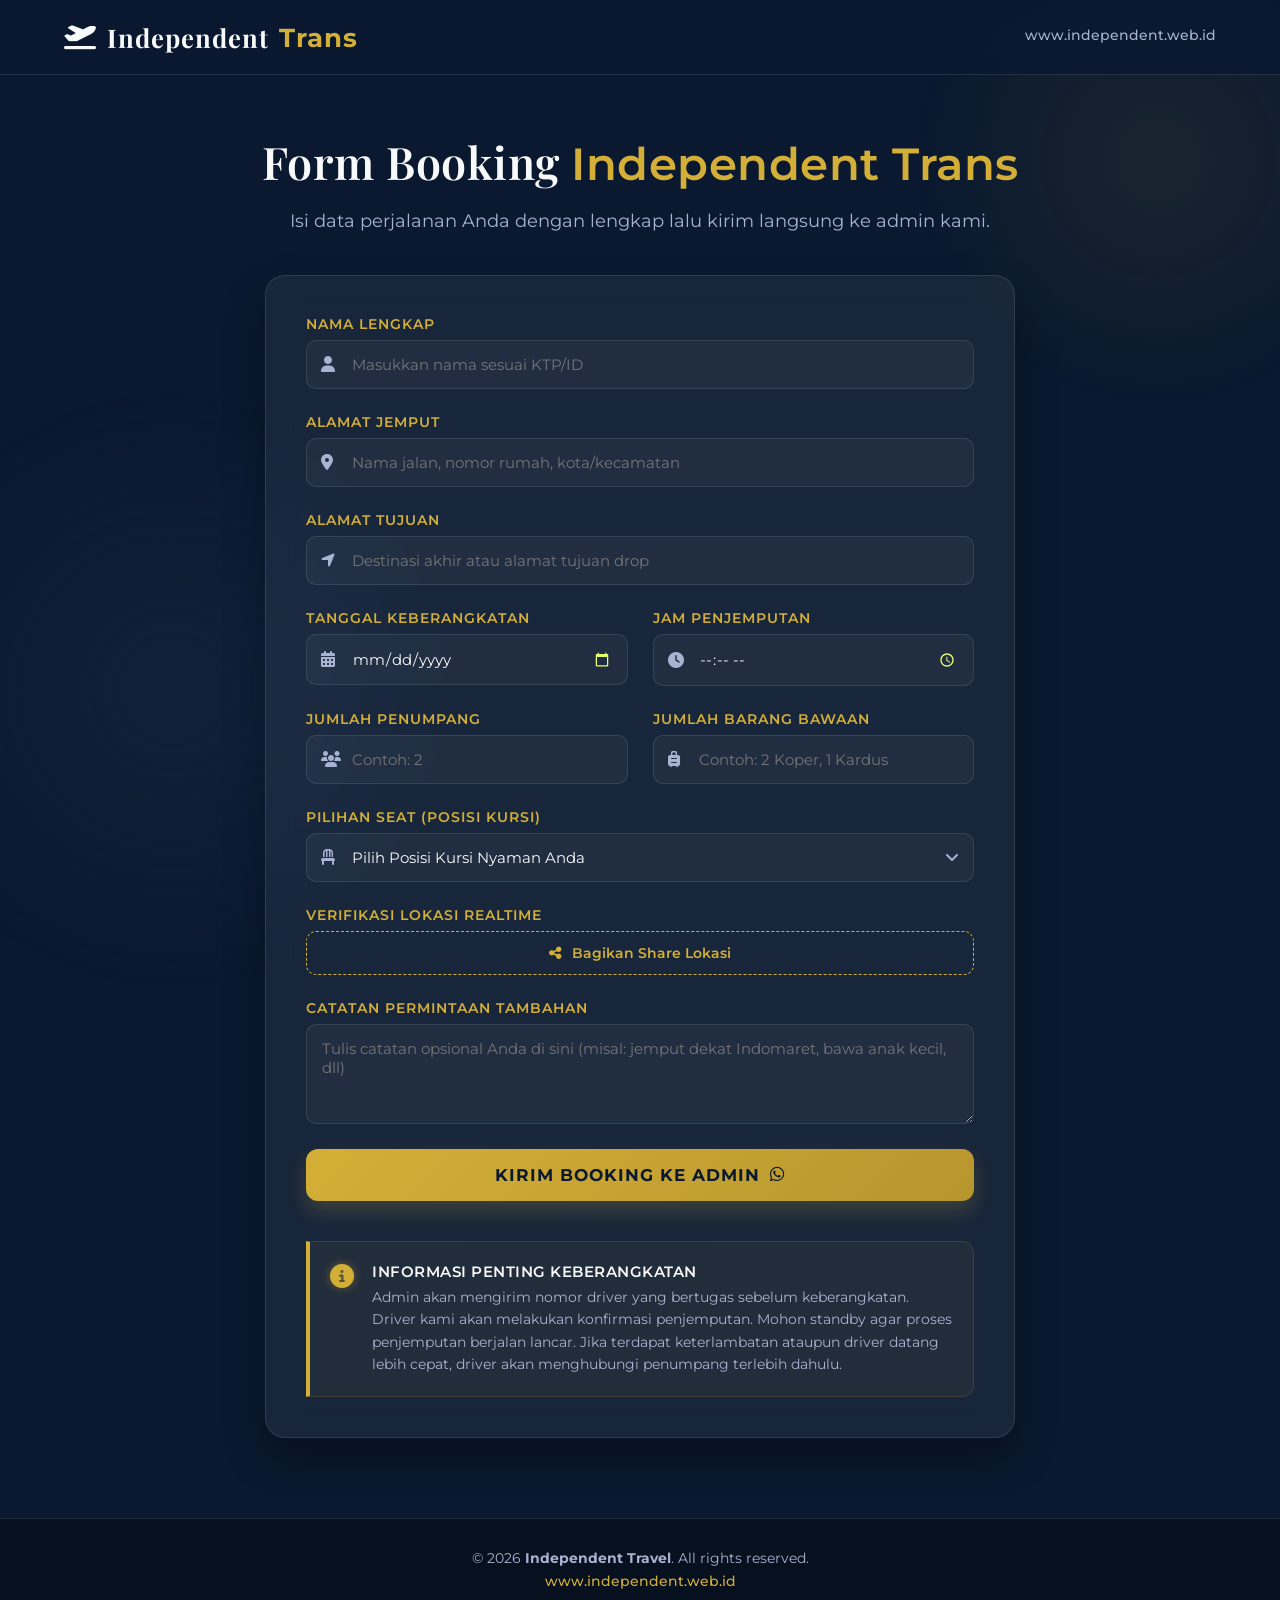
==== book.html @ dcd431f9 "Add files via upload" ====
<!DOCTYPE html>
<html lang="id">
<head>
    <meta charset="UTF-8">
    <meta name="viewport" content="width=device-width, initial-scale=1.0">
    <title>Form Booking Independent Trans - Premium Travel Service</title>
    <meta name="description" content="Formulir booking online resmi Independent Travel. Isi data perjalanan Anda dengan lengkap dan kirim langsung ke admin kami untuk konfirmasi cepat.">
    <meta name="keywords" content="Independent Travel, Booking Travel, Travel Premium, Sewa Mobil, Travel Eksklusif">
    <link rel="canonical" href="https://www.independent.web.id">
    
    <!-- Google Fonts & Font Awesome Icons -->
    <link rel="preconnect" href="https://fonts.googleapis.com">
    <link rel="preconnect" href="https://fonts.gstatic.com" crossorigin>
    <link href="https://fonts.googleapis.com/css2?family=Montserrat:wght@400;500;600;700&family=Playfair+Display:ital,wght@0,600;1,400&display=swap" rel="stylesheet">
    <link rel="stylesheet" href="https://cdnjs.cloudflare.com/ajax/libs/font-awesome/6.4.0/css/all.min.css">

    <style>
        /* --- ROOT VARIABLES & RESET --- */
        :root {
            --primary-color: #0a192f;
            --secondary-color: #172a45;
            --accent-color: #d4af37; /* Gold */
            --accent-hover: #b8962e;
            --text-light: #f8f9fa;
            --text-dark: #333333;
            --text-muted: #a8b2d1;
            --glass-bg: rgba(255, 255, 255, 0.06);
            --glass-border: rgba(255, 255, 255, 0.1);
            --glass-focus: rgba(212, 175, 55, 0.2);
            --transition-smooth: all 0.4s cubic-bezier(0.16, 1, 0.3, 1);
        }

        * {
            margin: 0;
            padding: 0;
            box-sizing: border-box;
            font-family: 'Montserrat', sans-serif;
        }

        html {
            scroll-behavior: smooth;
        }

        body {
            background-color: var(--primary-color);
            color: var(--text-light);
            min-height: 100vh;
            display: flex;
            flex-direction: column;
            overflow-x: hidden;
        }

        /* --- BACKGROUND DECORATION --- */
        .bg-glow {
            position: fixed;
            width: 500px;
            height: 500px;
            background: radial-gradient(circle, rgba(214,175,55,0.08) 0%, rgba(10,25,47,0) 70%);
            top: -10%;
            right: -10%;
            z-index: -1;
            pointer-events: none;
        }
        .bg-glow-2 {
            position: fixed;
            width: 600px;
            height: 600px;
            background: radial-gradient(circle, rgba(23,42,69,0.5) 0%, rgba(10,25,47,0) 70%);
            bottom: -10%;
            left: -10%;
            z-index: -1;
            pointer-events: none;
        }

        /* --- HEADER & NAVIGATION --- */
        header {
            padding: 20px 5%;
            display: flex;
            justify-content: space-between;
            align-items: center;
            background: rgba(10, 25, 47, 0.85);
            backdrop-filter: blur(10px);
            position: sticky;
            top: 0;
            z-index: 100;
            border-bottom: 1px solid var(--glass-border);
        }

        .logo {
            font-family: 'Playfair Display', serif;
            font-size: 1.6rem;
            font-weight: 700;
            color: var(--text-light);
            text-decoration: none;
            letter-spacing: 1px;
            display: flex;
            align-items: center;
            gap: 10px;
        }

        .logo span {
            color: var(--accent-color);
        }

        .nav-link {
            color: var(--text-muted);
            text-decoration: none;
            font-size: 0.9rem;
            font-weight: 500;
            transition: var(--transition-smooth);
            border-bottom: 1px solid transparent;
            padding-bottom: 4px;
        }

        .nav-link:hover {
            color: var(--accent-color);
            border-color: var(--accent-color);
        }

        /* --- HERO SECTION --- */
        .hero {
            text-align: center;
            padding: 60px 20px 40px 20px;
            max-width: 800px;
            margin: 0 auto;
            animation: fadeIn 1s ease-out;
        }

        .hero h1 {
            font-family: 'Playfair Display', serif;
            font-size: 2.8rem;
            font-weight: 600;
            color: var(--text-light);
            margin-bottom: 15px;
            letter-spacing: 0.5px;
            line-height: 1.2;
        }

        .hero h1 span {
            color: var(--accent-color);
        }

        .hero p {
            color: var(--text-muted);
            font-size: 1.1rem;
            line-height: 1.6;
            font-weight: 400;
        }

        /* --- BOOKING CONTAINER & GLASSMORPHISM --- */
        .booking-container {
            max-width: 750px;
            width: 90%;
            margin: 0 auto 80px auto;
            animation: slideUp 1s cubic-bezier(0.16, 1, 0.3, 1);
        }

        .glass-card {
            background: var(--glass-bg);
            backdrop-filter: blur(16px);
            -webkit-backdrop-filter: blur(16px);
            border: 1px solid var(--glass-border);
            border-radius: 20px;
            padding: 40px;
            box-shadow: 0 20px 40px rgba(0, 0, 0, 0.3);
        }

        /* --- FORM STYLING --- */
        .booking-form {
            display: grid;
            grid-template-columns: repeat(2, 1fr);
            gap: 25px;
        }

        .full-width {
            grid-column: span 2;
        }

        .form-group {
            display: flex;
            flex-direction: column;
            gap: 8px;
        }

        .form-group label {
            font-size: 0.85rem;
            font-weight: 600;
            text-transform: uppercase;
            letter-spacing: 1px;
            color: var(--accent-color);
        }

        .input-wrapper {
            position: relative;
            display: flex;
            align-items: center;
        }

        .input-wrapper i {
            position: absolute;
            left: 15px;
            color: var(--text-muted);
            font-size: 1rem;
            transition: var(--transition-smooth);
        }

        .form-control {
            width: 100%;
            padding: 14px 15px 14px 45px;
            background: rgba(255, 255, 255, 0.04);
            border: 1px solid var(--glass-border);
            border-radius: 10px;
            color: var(--text-light);
            font-size: 0.95rem;
            transition: var(--transition-smooth);
            outline: none;
        }

        textarea.form-control {
            padding-left: 15px;
            resize: vertical;
            min-height: 100px;
        }

        .form-control:focus {
            border-color: var(--accent-color);
            background: rgba(255, 255, 255, 0.08);
            box-shadow: 0 0 10px var(--glass-focus);
        }

        .form-control:focus + i {
            color: var(--accent-color);
        }

        input[type="date"]::-webkit-calendar-picker-indicator,
        input[type="time"]::-webkit-calendar-picker-indicator {
            filter: invert(1) sepia(100%) saturate(1000%) hue-rotate(10deg);
            cursor: pointer;
        }

        select.form-control {
            cursor: pointer;
            appearance: none;
            -webkit-appearance: none;
        }

        .select-wrapper::after {
            content: '\f107';
            font-family: 'Font Awesome 5 Free';
            font-weight: 900;
            position: absolute;
            right: 15px;
            color: var(--text-muted);
            pointer-events: none;
        }

        /* --- BUTTONS STYLING --- */
        .btn-location {
            background: transparent;
            border: 1px dashed var(--accent-color);
            color: var(--accent-color);
            padding: 12px;
            border-radius: 10px;
            cursor: pointer;
            font-weight: 600;
            font-size: 0.9rem;
            display: inline-flex;
            align-items: center;
            justify-content: center;
            gap: 10px;
            transition: var(--transition-smooth);
            width: 100%;
        }

        .btn-location:hover {
            background: var(--glass-focus);
            color: var(--text-light);
            border-style: solid;
        }

        .btn-location.success {
            border-color: #2ec4b6;
            color: #2ec4b6;
            background: rgba(46, 196, 182, 0.1);
        }

        .btn-submit {
            grid-column: span 2;
            background: linear-gradient(135deg, var(--accent-color) 0%, var(--accent-hover) 100%);
            color: var(--primary-color);
            border: none;
            padding: 16px;
            border-radius: 12px;
            font-size: 1.05rem;
            font-weight: 700;
            text-transform: uppercase;
            letter-spacing: 1px;
            cursor: pointer;
            box-shadow: 0 10px 20px rgba(214, 175, 55, 0.2);
            display: flex;
            align-items: center;
            justify-content: center;
            gap: 10px;
            transition: var(--transition-smooth);
            position: relative;
            overflow: hidden;
        }

        .btn-submit:hover {
            transform: translateY(-2px);
            box-shadow: 0 15px 25px rgba(214, 175, 55, 0.3);
        }

        /* --- PREMIUM INFO ALERT BOX --- */
        .info-alert-box {
            grid-column: span 2;
            margin-top: 15px;
            background: rgba(214, 175, 55, 0.05);
            border-left: 4px solid var(--accent-color);
            border-right: 1px solid rgba(214, 175, 55, 0.15);
            border-top: 1px solid rgba(214, 175, 55, 0.15);
            border-bottom: 1px solid rgba(214, 175, 55, 0.15);
            padding: 20px;
            border-radius: 0 12px 12px 0;
            display: flex;
            gap: 18px;
            align-items: flex-start;
        }

        .info-alert-box i {
            color: var(--accent-color);
            font-size: 1.5rem;
            margin-top: 2px;
            text-shadow: 0 0 10px rgba(214, 175, 55, 0.4);
        }

        .info-alert-content {
            display: flex;
            flex-direction: column;
            gap: 5px;
        }

        .info-alert-content h4 {
            color: var(--text-light);
            font-size: 0.95rem;
            font-weight: 600;
            letter-spacing: 0.5px;
        }

        .info-alert-content p {
            color: var(--text-muted);
            font-size: 0.88rem;
            line-height: 1.6;
            font-weight: 400;
        }

        /* --- LOADING ANIMATION --- */
        .spinner {
            display: none;
            width: 22px;
            height: 22px;
            border: 3px solid rgba(10, 25, 47, 0.3);
            border-radius: 50%;
            border-top-color: var(--primary-color);
            animation: spin 0.8s linear infinite;
        }

        @keyframes spin {
            to { transform: rotate(360deg); }
        }

        /* --- FOOTER --- */
        footer {
            margin-top: auto;
            background: #06101e;
            padding: 30px 20px;
            text-align: center;
            border-top: 1px solid var(--glass-border);
        }

        footer p {
            color: var(--text-muted);
            font-size: 0.9rem;
            margin-bottom: 5px;
        }

        footer a {
            color: var(--accent-color);
            text-decoration: none;
            font-weight: 500;
            transition: var(--transition-smooth);
        }

        footer a:hover {
            color: var(--text-light);
        }

        /* --- ANIMATIONS KEYFRAMES --- */
        @keyframes fadeIn {
            from { opacity: 0; }
            to { opacity: 1; }
        }

        @keyframes slideUp {
            from { opacity: 0; transform: translateY(40px); }
            to { opacity: 1; transform: translateY(0); }
        }

        /* --- RESPONSIVE MEDIA QUERIES --- */
        @media (max-width: 768px) {
            .booking-form {
                grid-template-columns: 1fr;
                gap: 20px;
            }
            .full-width, .btn-submit, .info-alert-box {
                grid-column: span 1;
            }
            .hero h1 {
                font-size: 2.1rem;
            }
            .glass-card {
                padding: 25px 20px;
            }
            header {
                justify-content: center;
                flex-direction: column;
                gap: 10px;
            }
            .info-alert-box {
                flex-direction: column;
                gap: 10px;
                padding: 15px;
            }
        }
    </style>
</head>
<body>

    <div class="bg-glow"></div>
    <div class="bg-glow-2"></div>

    <!-- Header / Navbar -->
    <header>
        <a href="#" class="logo">
            <i class="fa-solid fa-plane-departure"></i> Independent <span>Trans</span>
        </a>
        <a href="https://www.independent.web.id" target="_blank" class="nav-link">www.independent.web.id</a>
    </header>

    <!-- Hero Section -->
    <section class="hero">
        <h1>Form Booking <span>Independent Trans</span></h1>
        <p>Isi data perjalanan Anda dengan lengkap lalu kirim langsung ke admin kami.</p>
    </section>

    <!-- Main Booking Form Container -->
    <main class="booking-container">
        <div class="glass-card">
            <form id="bookingForm" class="booking-form" onsubmit="handleFormSubmit(event)">
                
                <!-- 1. Nama Lengkap -->
                <div class="form-group full-width">
                    <label for="fullName">Nama Lengkap</label>
                    <div class="input-wrapper">
                        <input type="text" id="fullName" class="form-control" placeholder="Masukkan nama sesuai KTP/ID" required>
                        <i class="fa-solid fa-user"></i>
                    </div>
                </div>

                <!-- 2. Alamat Jemput -->
                <div class="form-group full-width">
                    <label for="pickupAddress">Alamat Jemput</label>
                    <div class="input-wrapper">
                        <input type="text" id="pickupAddress" class="form-control" placeholder="Nama jalan, nomor rumah, kota/kecamatan" required>
                        <i class="fa-solid fa-location-dot"></i>
                    </div>
                </div>

                <!-- 3. Alamat Tujuan -->
                <div class="form-group full-width">
                    <label for="destinationAddress">Alamat Tujuan</label>
                    <div class="input-wrapper">
                        <input type="text" id="destinationAddress" class="form-control" placeholder="Destinasi akhir atau alamat tujuan drop" required>
                        <i class="fa-solid fa-location-arrow"></i>
                    </div>
                </div>

                <!-- 4. Tanggal Keberangkatan -->
                <div class="form-group">
                    <label for="departureDate">Tanggal Keberangkatan</label>
                    <div class="input-wrapper">
                        <input type="date" id="departureDate" class="form-control" required>
                        <i class="fa-solid fa-calendar-days"></i>
                    </div>
                </div>

                <!-- 5. Jam Penjemputan -->
                <div class="form-group">
                    <label for="pickupTime">Jam Penjemputan</label>
                    <div class="input-wrapper">
                        <input type="time" id="pickupTime" class="form-control" required>
                        <i class="fa-solid fa-clock"></i>
                    </div>
                </div>

                <!-- 6. Jumlah Penumpang -->
                <div class="form-group">
                    <label for="passengerCount">Jumlah Penumpang</label>
                    <div class="input-wrapper">
                        <input type="number" id="passengerCount" class="form-control" min="1" placeholder="Contoh: 2" required>
                        <i class="fa-solid fa-users"></i>
                    </div>
                </div>

                <!-- 7. Jumlah Barang Bawaan -->
                <div class="form-group">
                    <label for="luggageCount">Jumlah Barang Bawaan</label>
                    <div class="input-wrapper">
                        <input type="text" id="luggageCount" class="form-control" placeholder="Contoh: 2 Koper, 1 Kardus" required>
                        <i class="fa-solid fa-suitcase-rolling"></i>
                    </div>
                </div>

                <!-- 8. Pilihan Seat -->
                <div class="form-group full-width">
                    <label for="seatPreference">Pilihan Seat (Posisi Kursi)</label>
                    <div class="input-wrapper select-wrapper">
                        <select id="seatPreference" class="form-control" required>
                            <option value="" disabled selected hidden>Pilih Posisi Kursi Nyaman Anda</option>
                            <option value="Depan">Depan</option>
                            <option value="Tengah">Tengah</option>
                            <option value="Belakang">Belakang</option>
                        </select>
                        <i class="fa-solid fa-chair"></i>
                    </div>
                </div>

                <!-- Fitur Share Lokasi (Geolocation API) -->
                <div class="form-group full-width">
                    <label>Verifikasi Lokasi Realtime</label>
                    <button type="button" id="locationBtn" class="btn-location" onclick="getLocation()">
                        <i class="fa-solid fa-share-nodes"></i> <span id="locationBtnText">Bagikan Share Lokasi</span>
                    </button>
                    <input type="hidden" id="locationCoords" value="Tidak dibagikan">
                </div>

                <!-- 9. Catatan Permintaan Tambahan -->
                <div class="form-group full-width">
                    <label for="additionalNotes">Catatan Permintaan Tambahan</label>
                    <textarea id="additionalNotes" class="form-control" placeholder="Tulis catatan opsional Anda di sini (misal: jemput dekat Indomaret, bawa anak kecil, dll)"></textarea>
                </div>

                <!-- Tombol Submit Utama -->
                <button type="submit" id="submitBtn" class="btn-submit">
                    <span>Kirim Booking ke Admin</span>
                    <i class="fa-brands fa-whatsapp"></i>
                    <div class="spinner" id="btnSpinner"></div>
                </button>

                <!-- Section Catatan Informasi Pelanggan (Premium Alert Box) -->
                <div class="info-alert-box">
                    <i class="fa-solid fa-circle-info"></i>
                    <div class="info-alert-content">
                        <h4>INFORMASI PENTING KEBERANGKATAN</h4>
                        <p>Admin akan mengirim nomor driver yang bertugas sebelum keberangkatan. Driver kami akan melakukan konfirmasi penjemputan. Mohon standby agar proses penjemputan berjalan lancar. Jika terdapat keterlambatan ataupun driver datang lebih cepat, driver akan menghubungi penumpang terlebih dahulu.</p>
                    </div>
                </div>

            </form>
        </div>
    </main>

    <!-- Footer -->
    <footer>
        <p>&copy; 2026 <strong>Independent Travel</strong>. All rights reserved.</p>
        <p><a href="https://www.independent.web.id" target="_blank">www.independent.web.id</a></p>
    </footer>

    <!-- JavaScript Internal logic -->
    <script>
        let userLocationString = "Tidak dibagikan";

        function getLocation() {
            const btn = document.getElementById('locationBtn');
            const btnText = document.getElementById('locationBtnText');
            
            if (navigator.geolocation) {
                btnText.innerText = "Mengakses GPS...";
                
                navigator.geolocation.getCurrentPosition(
                    function(position) {
                        const latitude = position.coords.latitude;
                        const longitude = position.coords.longitude;
                        userLocationString = `https://www.google.com/maps?q=${latitude},${longitude}`;
                        document.getElementById('locationCoords').value = userLocationString;
                        
                        btn.classList.add('success');
                        btnText.innerText = "Lokasi Berhasil Disematkan! ✓";
                        btn.style.pointerEvents = "none";
                    },
                    function(error) {
                        btnText.innerText = "Gagal mengambil lokasi. Masukkan manual di catatan.";
                        console.error("Geolocation Error: ", error);
                        alert("Gagal mendeteksi lokasi otomatis. Mohon pastikan fitur GPS aktif atau ketik detail penjemputan di kolom catatan.");
                    },
                    { enableHighAccuracy: true, timeout: 10000 }
                );
            } else {
                alert("Browser Anda tidak mendukung deteksi lokasi otomatis.");
                btnText.innerText = "Geolocation tidak didukung";
            }
        }

        function handleFormSubmit(event) {
            event.preventDefault();

            const submitBtn = document.getElementById('submitBtn');
            const spinner = document.getElementById('btnSpinner');
            const submitText = submitBtn.querySelector('span');
            const submitIcon = submitBtn.querySelector('.fa-whatsapp');

            submitBtn.disabled = true;
            spinner.style.display = 'block';
            submitText.innerText = 'Memproses Booking...';
            submitIcon.style.display = 'none';

            const name = document.getElementById('fullName').value;
            const pickup = document.getElementById('pickupAddress').value;
            const destination = document.getElementById('destinationAddress').value;
            const date = document.getElementById('departureDate').value;
            const time = document.getElementById('pickupTime').value;
            const passengers = document.getElementById('passengerCount').value;
            const luggage = document.getElementById('luggageCount').value;
            const seat = document.getElementById('seatPreference').value;
            let notes = document.getElementById('additionalNotes').value;
            
            if(!notes.trim()) {
                notes = "-";
            }

            const formattedDate = date.split('-').reverse().join('/');
            const adminPhoneNumber = "6289669526911";

            const messageText = 
`Hi Independent, ini form booking saya mohon bantu konfirmasi lanjutannya ya, terimakasih.

Nama: ${name}
Alamat Jemput: ${pickup}
Alamat Tujuan: ${destination}
Tanggal: ${formattedDate}
Jam Penjemputan: ${time} WIB
Jumlah Penumpang: ${passengers} Orang
Jumlah Barang: ${luggage}
Seat: ${seat}
Catatan: ${notes}
Share Lokasi: ${userLocationString}`;

            const encodedMessage = encodeURIComponent(messageText);
            const whatsappUrl = `https://api.whatsapp.com/send?phone=${adminPhoneNumber}&text=${encodedMessage}`;

            setTimeout(() => {
                submitBtn.disabled = false;
                spinner.style.display = 'none';
                submitText.innerText = 'Kirim Booking ke Admin';
                submitIcon.style.display = 'block';

                window.open(whatsappUrl, '_blank');
            }, 1500);
        }

        window.addEventListener('DOMContentLoaded', () => {
            const today = new Date().toISOString().split('T')[0];
            document.getElementById('departureDate').setAttribute('min', today);
        });
    </script>
</body>
</html>
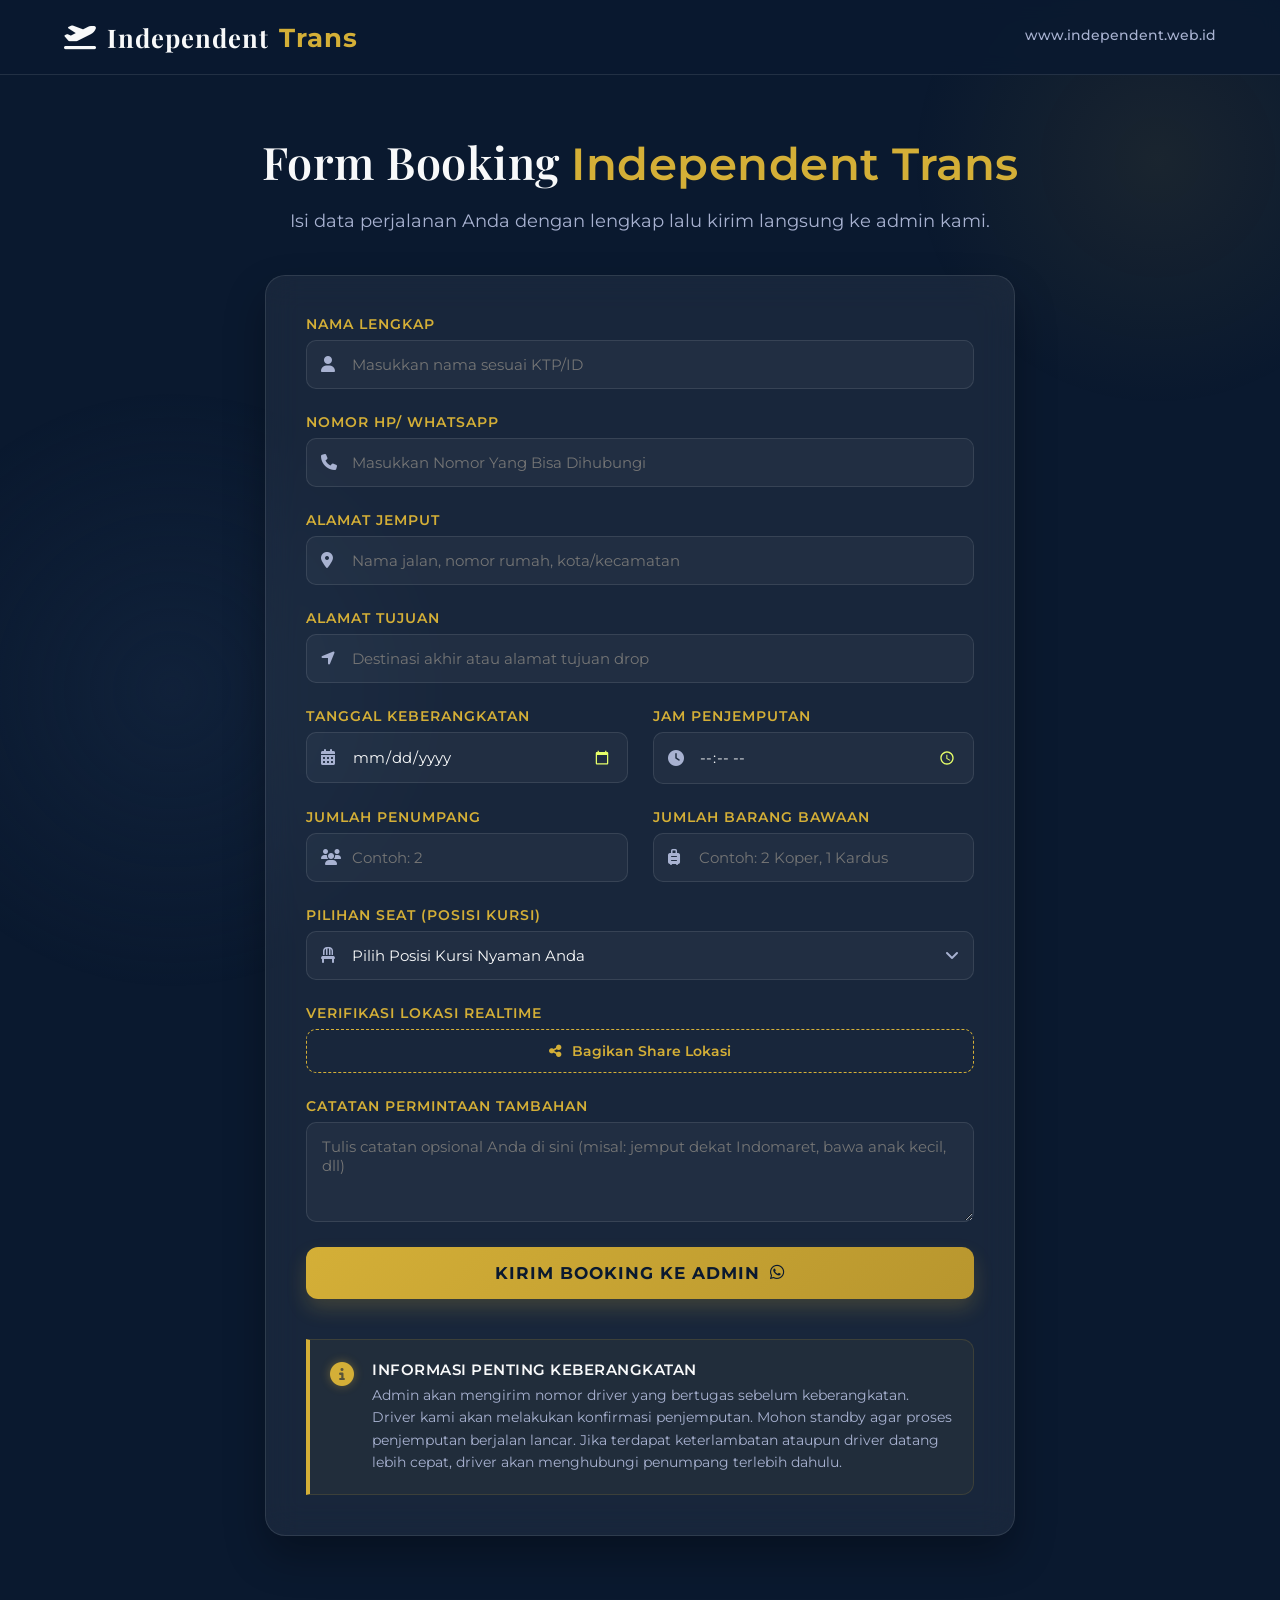
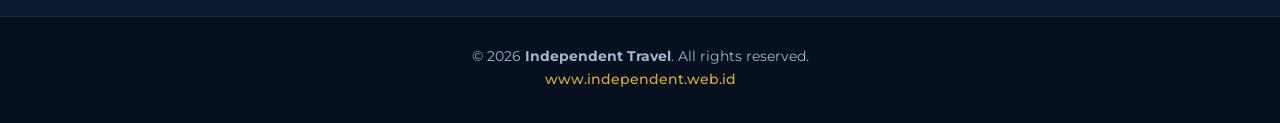
==== commit 6b6b7f30: "Add files via upload" ====
--- a/book.html
+++ b/book.html
@@ -464,6 +464,14 @@
                     <div class="input-wrapper">
                         <input type="text" id="fullName" class="form-control" placeholder="Masukkan nama sesuai KTP/ID" required>
                         <i class="fa-solid fa-user"></i>
+                    </div>
+                </div>
+                <!-- 1. Nama Lengkap -->
+                <div class="form-group full-width">
+                    <label for="fullName">Nomor Hp/ Whatsapp</label>
+                    <div class="input-wrapper">
+                        <input type="tel" id="phoneNumber" class="form-control" placeholder="Masukkan Nomor Yang Bisa Dihubungi" required>
+                        <i class="fa-solid fa-phone"></i>
                     </div>
                 </div>
 
@@ -625,6 +633,7 @@
             submitIcon.style.display = 'none';
 
             const name = document.getElementById('fullName').value;
+            const phone = document.getElementById('phoneNumber').value;
             const pickup = document.getElementById('pickupAddress').value;
             const destination = document.getElementById('destinationAddress').value;
             const date = document.getElementById('departureDate').value;
@@ -639,21 +648,24 @@
             }
 
             const formattedDate = date.split('-').reverse().join('/');
-            const adminPhoneNumber = "6289669526911";
+            const adminPhoneNumber = "6282132993003";
 
             const messageText = 
 `Hi Independent, ini form booking saya mohon bantu konfirmasi lanjutannya ya, terimakasih.
 
-Nama: ${name}
-Alamat Jemput: ${pickup}
-Alamat Tujuan: ${destination}
-Tanggal: ${formattedDate}
-Jam Penjemputan: ${time} WIB
-Jumlah Penumpang: ${passengers} Orang
-Jumlah Barang: ${luggage}
-Seat: ${seat}
-Catatan: ${notes}
-Share Lokasi: ${userLocationString}`;
+👤 Nama: ${name}
+📞 No. HP: ${phone}
+📍 Jemput: ${pickup}
+🎯 Tujuan: ${destination}
+📅 Tanggal: ${formattedDate}
+⏰ Jam: ${time} WIB
+👥 Penumpang: ${passengers}
+🧳 Barang: ${luggage}
+💺 Seat: ${seat}
+📝 Catatan: ${notes}
+
+📍 Lokasi: ${userLocationString}
+   www.indepndenttrans.web.id`;
 
             const encodedMessage = encodeURIComponent(messageText);
             const whatsappUrl = `https://api.whatsapp.com/send?phone=${adminPhoneNumber}&text=${encodedMessage}`;
